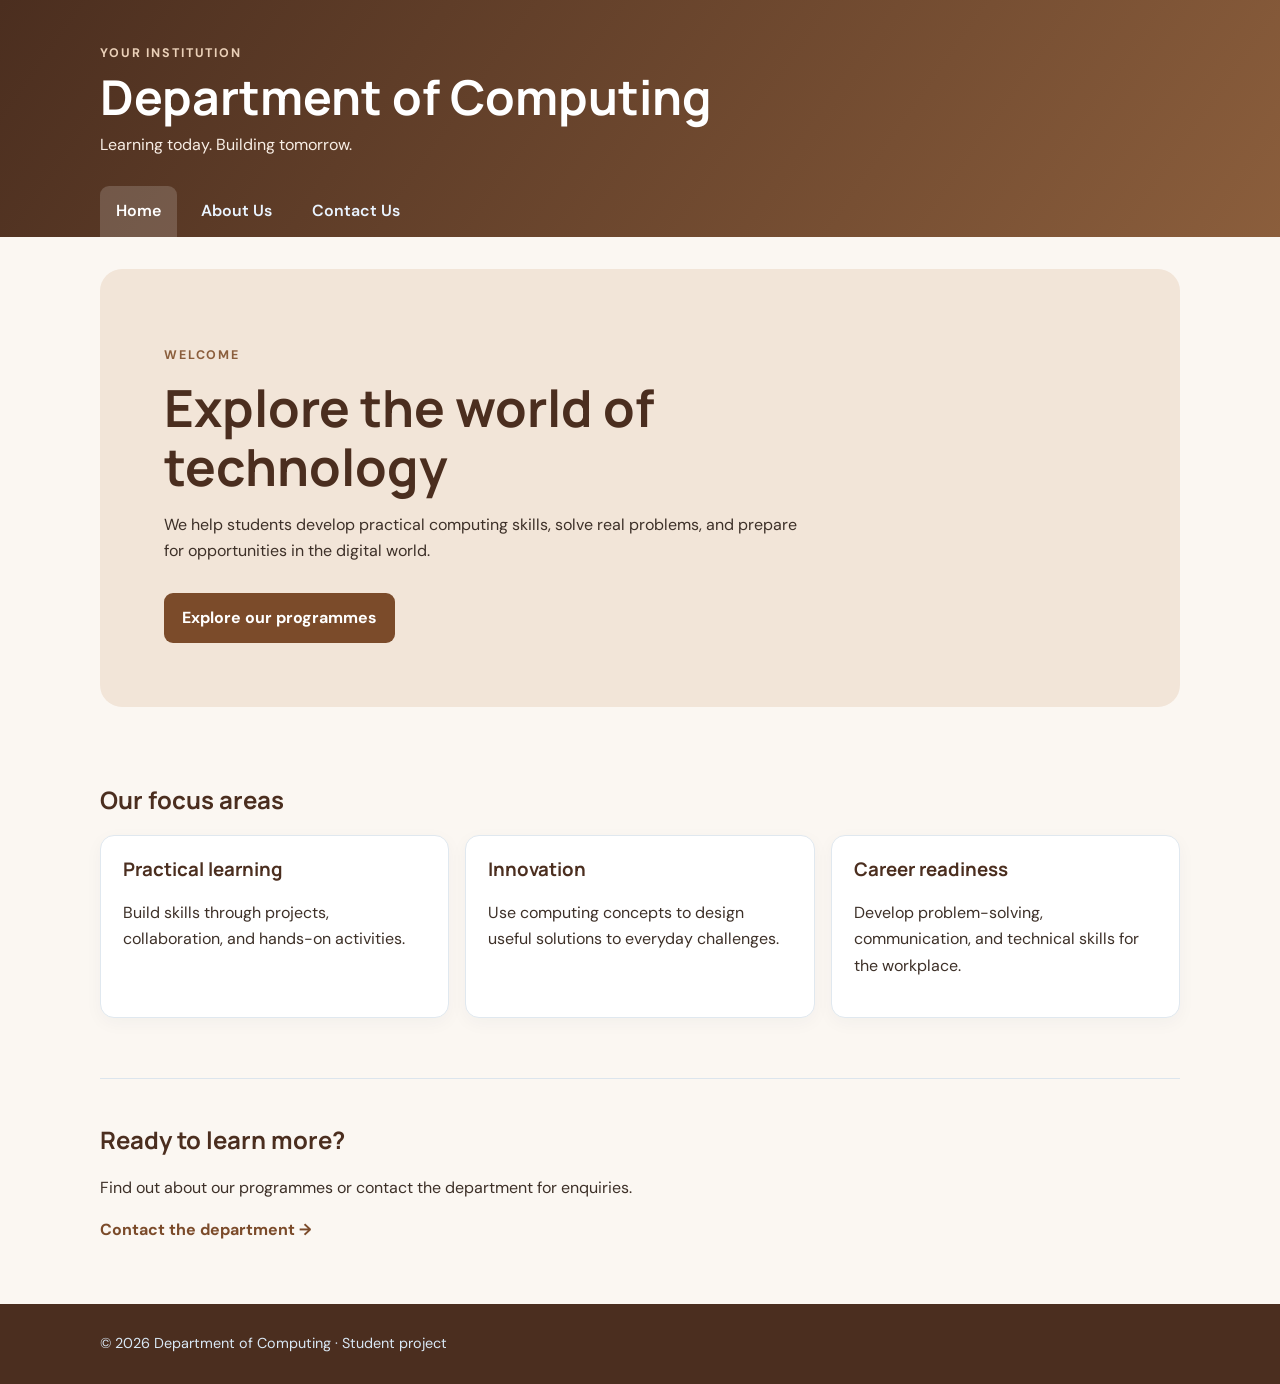
==== index.html @ 6810c6f0 "Add initial department website" ====
<!DOCTYPE html>
<html lang="en">
<head>
  <meta charset="UTF-8">
  <meta name="viewport" content="width=device-width, initial-scale=1.0">
  <title>Department of Computing | Home</title>
  <link rel="stylesheet" href="style.css">
</head>
<body>
  <header class="site-header">
    <div class="container">
      <p class="eyebrow">YOUR INSTITUTION</p>
      <h1>Department of Computing</h1>
      <p>Learning today. Building tomorrow.</p>
      <nav aria-label="Main navigation">
        <a class="active" href="index.html">Home</a>
        <a href="about.html">About Us</a>
        <a href="contact.html">Contact Us</a>
      </nav>
    </div>
  </header>
  <main class="container">
    <section class="hero">
      <p class="eyebrow">WELCOME</p>
      <h2>Explore the world of technology</h2>
      <p>We help students develop practical computing skills, solve real problems, and prepare for opportunities in the digital world.</p>
      <a class="button" href="about.html">Explore our programmes</a>
    </section>
    <section class="section">
      <h2>Our focus areas</h2>
      <div class="cards">
        <article class="card"><h3>Practical learning</h3><p>Build skills through projects, collaboration, and hands-on activities.</p></article>
        <article class="card"><h3>Innovation</h3><p>Use computing concepts to design useful solutions to everyday challenges.</p></article>
        <article class="card"><h3>Career readiness</h3><p>Develop problem-solving, communication, and technical skills for the workplace.</p></article>
      </div>
    </section>
    <section class="section callout">
      <h2>Ready to learn more?</h2>
      <p>Find out about our programmes or contact the department for enquiries.</p>
      <a class="text-link" href="contact.html">Contact the department →</a>
    </section>
  </main>
  <footer><div class="container"><p>© 2026 Department of Computing · Student project</p></div></footer>
</body>
</html>
---- style.css ----
@import url('https://fonts.googleapis.com/css2?family=DM+Sans:wght@400;500;600;700&family=Manrope:wght@600;700;800&display=swap');
:root { --navy:#4b2e1f; --blue:#7b4b2a; --cyan:#f2e5d8; --paper:#fbf7f2; --ink:#3d3028; --muted:#75665b; --white:#fff; }
* { box-sizing:border-box; }
body { margin:0; font-family:'DM Sans',Arial,sans-serif; color:var(--ink); line-height:1.65; background:var(--paper); }
.container { width:min(1080px, 92%); margin:0 auto; }
.site-header { color:var(--white); background:linear-gradient(125deg,#4b2e1f,#8b5e3c); padding:38px 0 0; }
.site-header h1 { font-family:Manrope,Arial,sans-serif; font-size:clamp(1.8rem,5vw,3rem); line-height:1.15; margin:5px 0 8px; }
.site-header p { margin:5px 0 22px; color:#f8eee5; }
.eyebrow { font-size:.78rem; letter-spacing:.15em; font-weight:700; color:#8b5e3c; }
.site-header .eyebrow { color:#ead0b8; margin-bottom:4px; }
nav { display:flex; flex-wrap:wrap; gap:8px; margin-top:28px; }
nav a { color:#eaf4ff; text-decoration:none; padding:12px 16px; border-radius:9px 9px 0 0; font-weight:600; }
nav a:hover, nav a.active { background:rgba(255,255,255,.17); color:#fff; }
.hero { margin:32px 0; padding:clamp(28px,6vw,64px); border-radius:22px; background:var(--cyan); }
.hero h2 { font-family:Manrope,Arial,sans-serif; font-size:clamp(2rem,5vw,3.2rem); line-height:1.15; max-width:720px; margin:8px 0 16px; color:var(--navy); }
.hero p:not(.eyebrow) { max-width:650px; }
.button, button { display:inline-block; border:0; border-radius:9px; background:var(--blue); color:#fff; padding:12px 18px; font:inherit; font-weight:700; text-decoration:none; cursor:pointer; }
.button { margin-top:12px; }
.section, .page-content { padding:26px 0 40px; }
h2, h3 { font-family:Manrope,Arial,sans-serif; color:var(--navy); line-height:1.25; }
.cards { display:grid; grid-template-columns:repeat(auto-fit,minmax(min(100%,220px),1fr)); gap:16px; margin:20px 0; }
.card, .contact-panel { background:#fff; border:1px solid #e0e8ef; border-radius:14px; padding:22px; box-shadow:0 5px 18px rgba(16,42,67,.04); }
.card h3 { margin-top:0; }
.callout { border-top:1px solid #dce5ed; }
.text-link { color:var(--blue); font-weight:700; text-decoration:none; }
.note { color:var(--muted); font-size:.92rem; background:#f4ebe2; padding:14px; border-radius:10px; }
form { max-width:620px; display:grid; gap:10px; margin:18px 0; }
label { font-weight:700; }
input, textarea { width:100%; padding:12px; border:1px solid #c9d5df; border-radius:8px; font:inherit; background:#fff; }
input:focus, textarea:focus { outline:2px solid #80cbc4; border-color:#8b5e3c; }
footer { background:var(--navy); color:#d9e8f5; padding:14px 0; margin-top:20px; font-size:.9rem; }
@media (max-width:520px) { .site-header { padding-top:26px; } nav { gap:2px; } nav a { padding:10px; font-size:.93rem; } .hero { border-radius:14px; } }
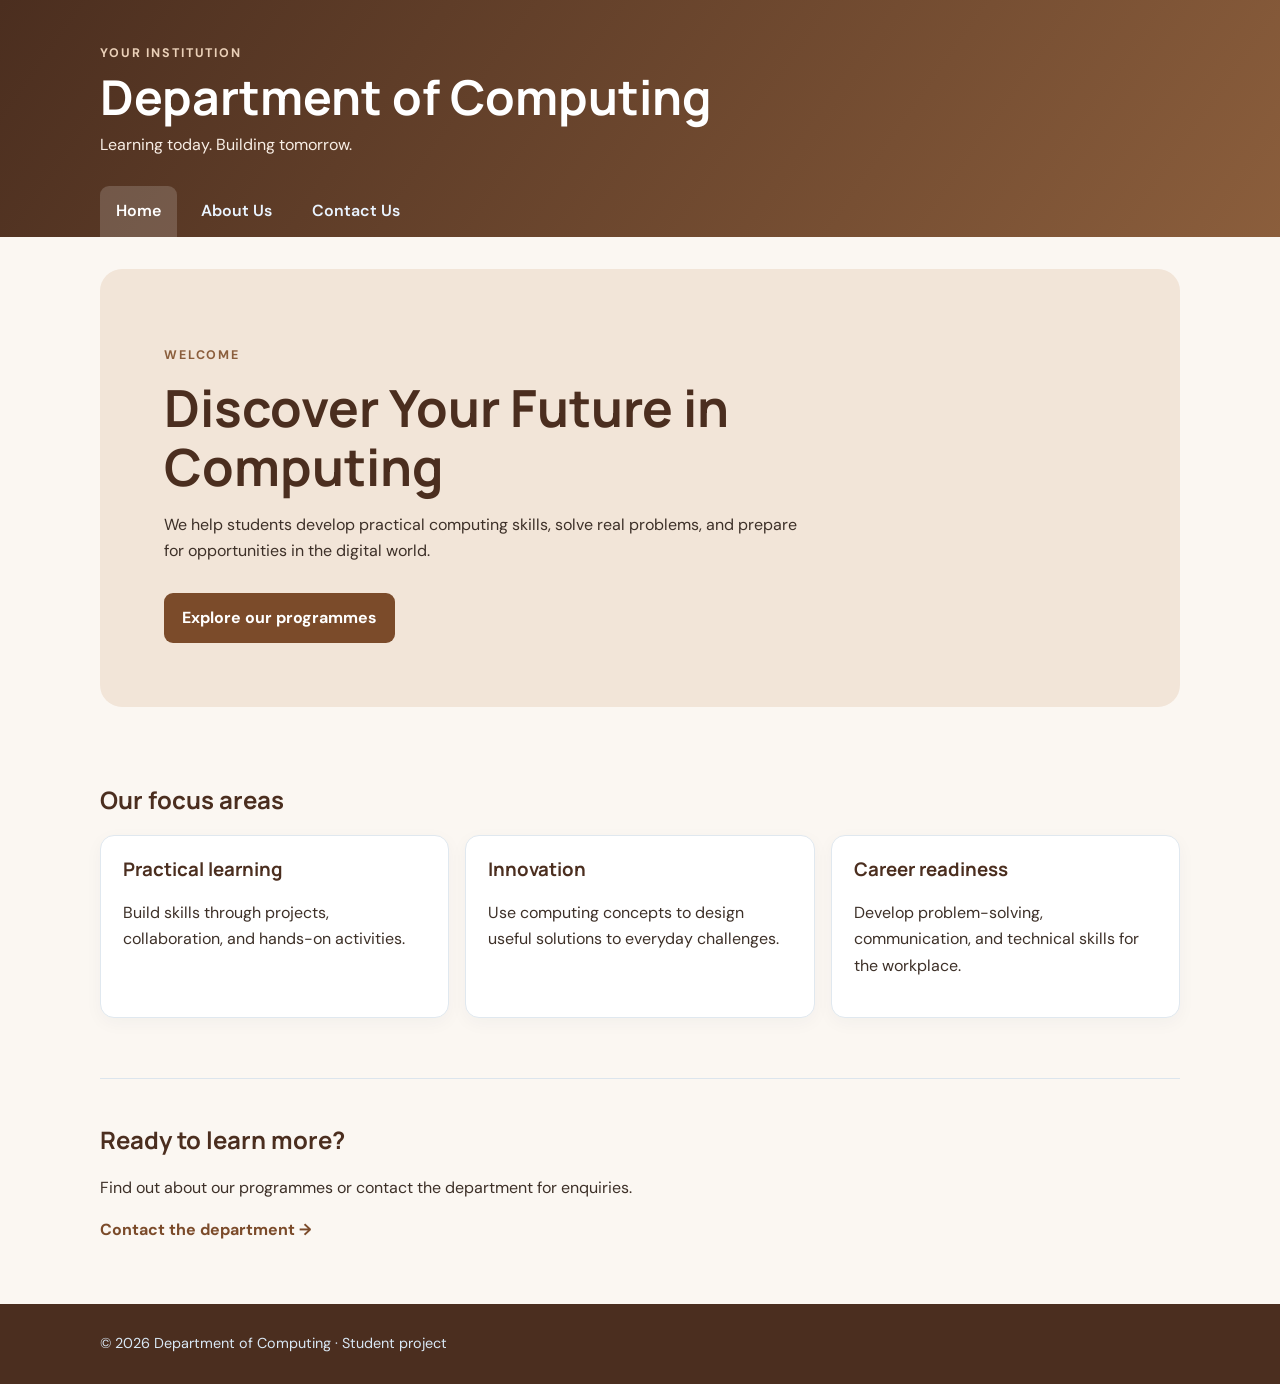
==== commit 7b0aa15a: "Improve homepage heading" ====
--- a/index.html
+++ b/index.html
@@ -22,7 +22,7 @@
   <main class="container">
     <section class="hero">
       <p class="eyebrow">WELCOME</p>
-      <h2>Explore the world of technology</h2>
+      <h2>Discover Your Future in Computing</h2>
       <p>We help students develop practical computing skills, solve real problems, and prepare for opportunities in the digital world.</p>
       <a class="button" href="about.html">Explore our programmes</a>
     </section>
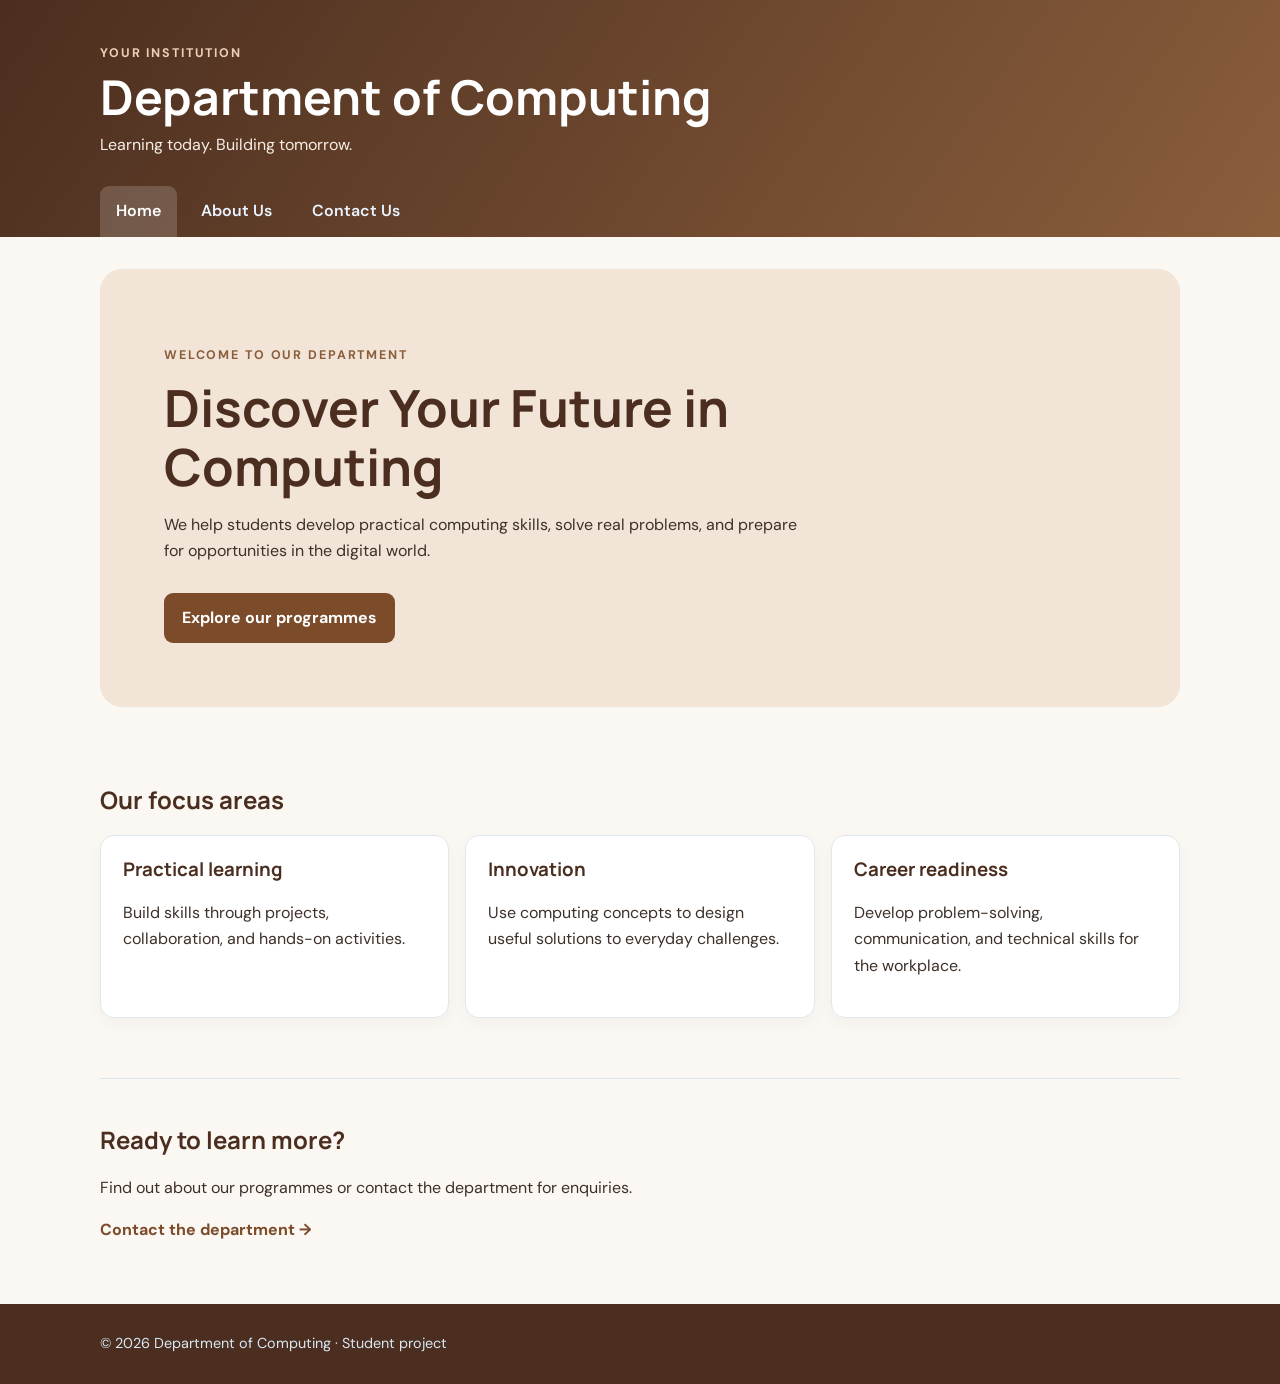
==== commit 6abf213b: "Update homepage welcome message" ====
--- a/index.html
+++ b/index.html
@@ -21,7 +21,7 @@
   </header>
   <main class="container">
     <section class="hero">
-      <p class="eyebrow">WELCOME</p>
+      <p class="eyebrow">WELCOME TO OUR DEPARTMENT</p>
       <h2>Discover Your Future in Computing</h2>
       <p>We help students develop practical computing skills, solve real problems, and prepare for opportunities in the digital world.</p>
       <a class="button" href="about.html">Explore our programmes</a>
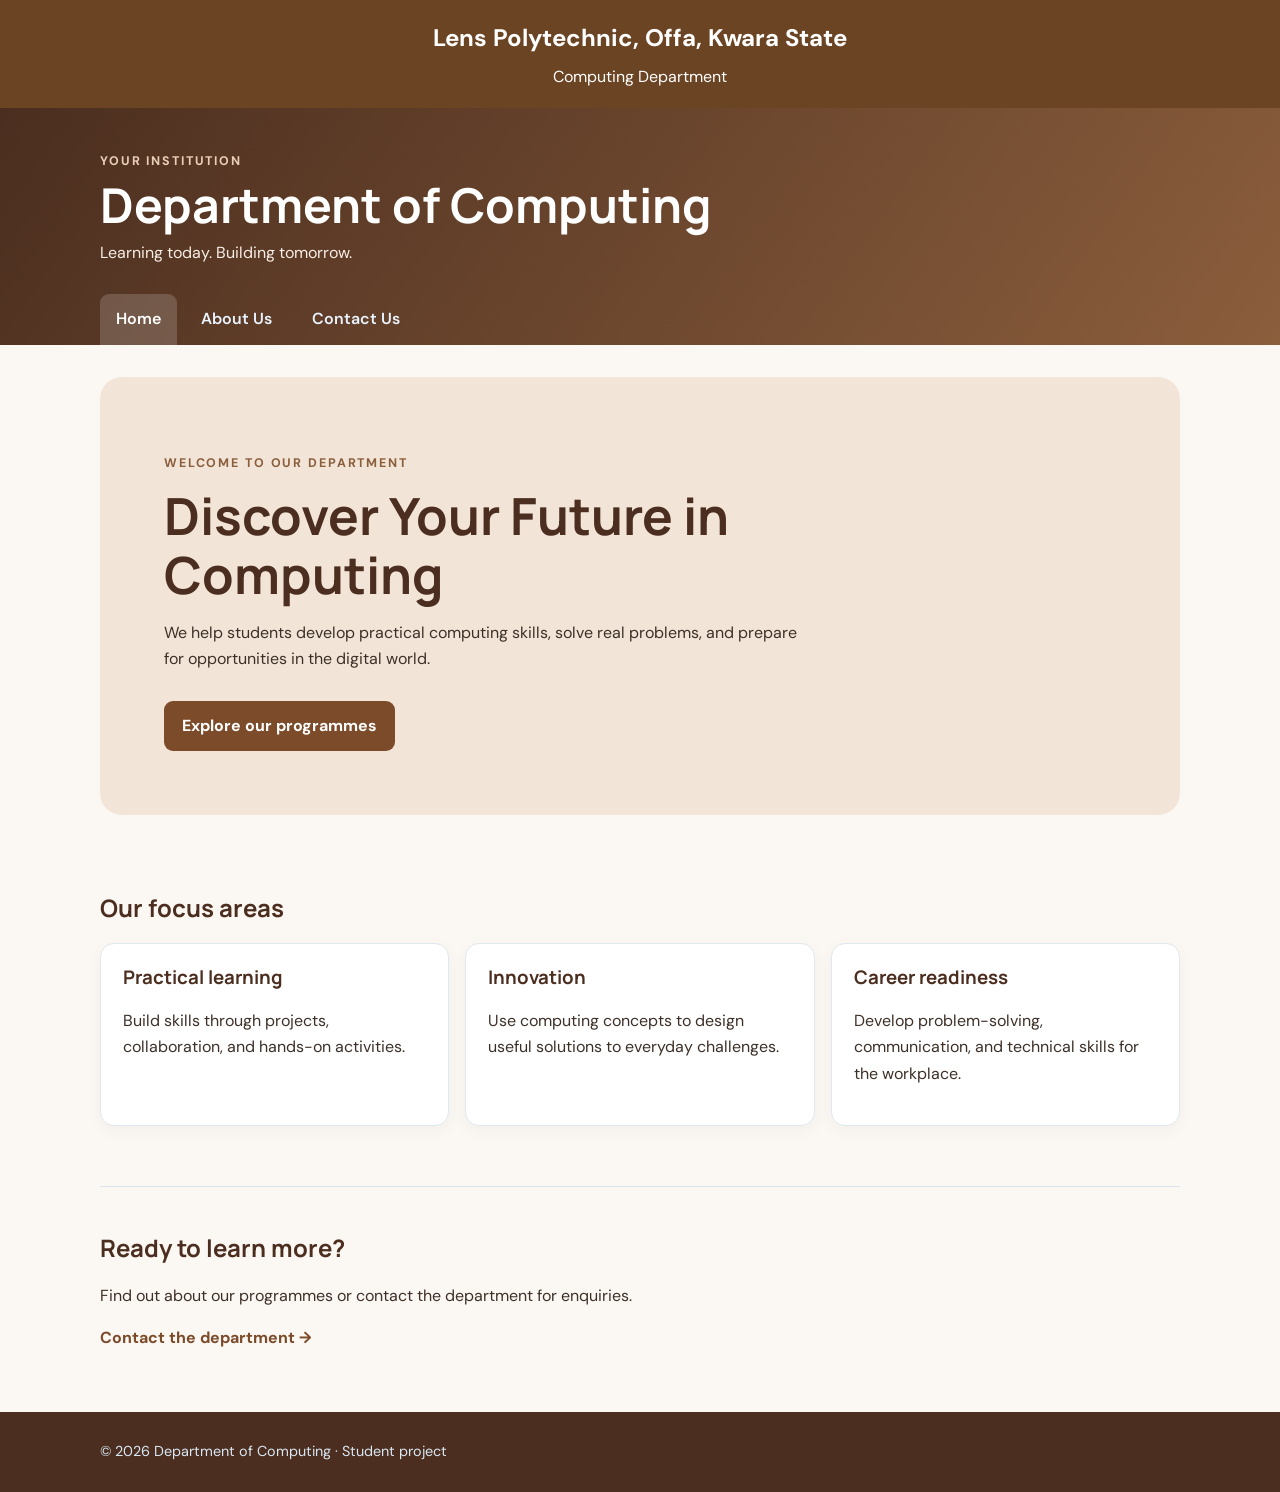
==== commit e37c02e4: "Add institution name to website" ====
--- a/index.html
+++ b/index.html
@@ -7,6 +7,10 @@
   <link rel="stylesheet" href="style.css">
 </head>
 <body>
+  <header class="institution-header">
+    <h1>Lens Polytechnic, Offa, Kwara State</h1>
+    <p>Computing Department</p>
+  </header>
   <header class="site-header">
     <div class="container">
       <p class="eyebrow">YOUR INSTITUTION</p>
--- a/style.css
+++ b/style.css
@@ -30,3 +30,20 @@
 input:focus, textarea:focus { outline:2px solid #80cbc4; border-color:#8b5e3c; }
 footer { background:var(--navy); color:#d9e8f5; padding:14px 0; margin-top:20px; font-size:.9rem; }
 @media (max-width:520px) { .site-header { padding-top:26px; } nav { gap:2px; } nav a { padding:10px; font-size:.93rem; } .hero { border-radius:14px; } }
+
+.institution-header {
+  background: #6B4423;
+  color: #fff;
+  text-align: center;
+  padding: 18px 12px;
+}
+
+.institution-header h1 {
+  margin: 0;
+  font-size: 1.5rem;
+}
+
+.institution-header p {
+  margin: 6px 0 0;
+  font-size: 1rem;
+}
